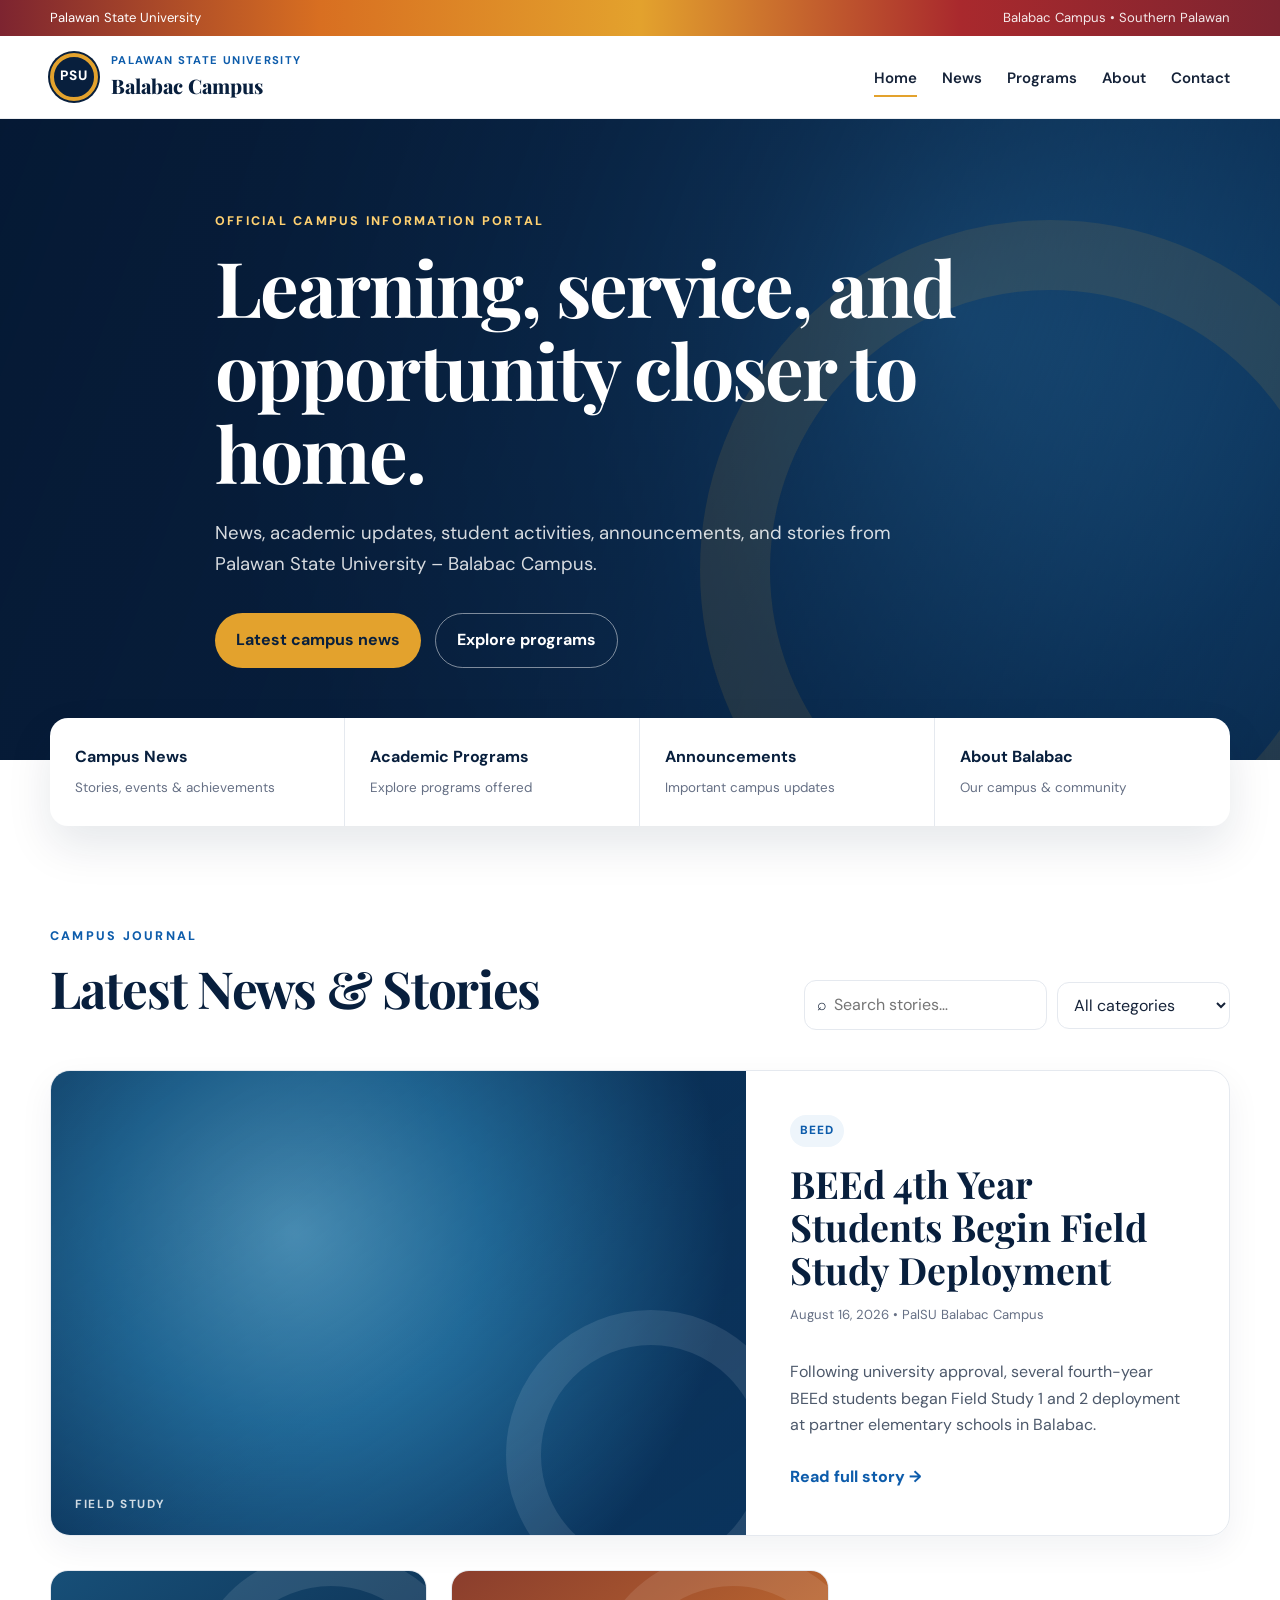
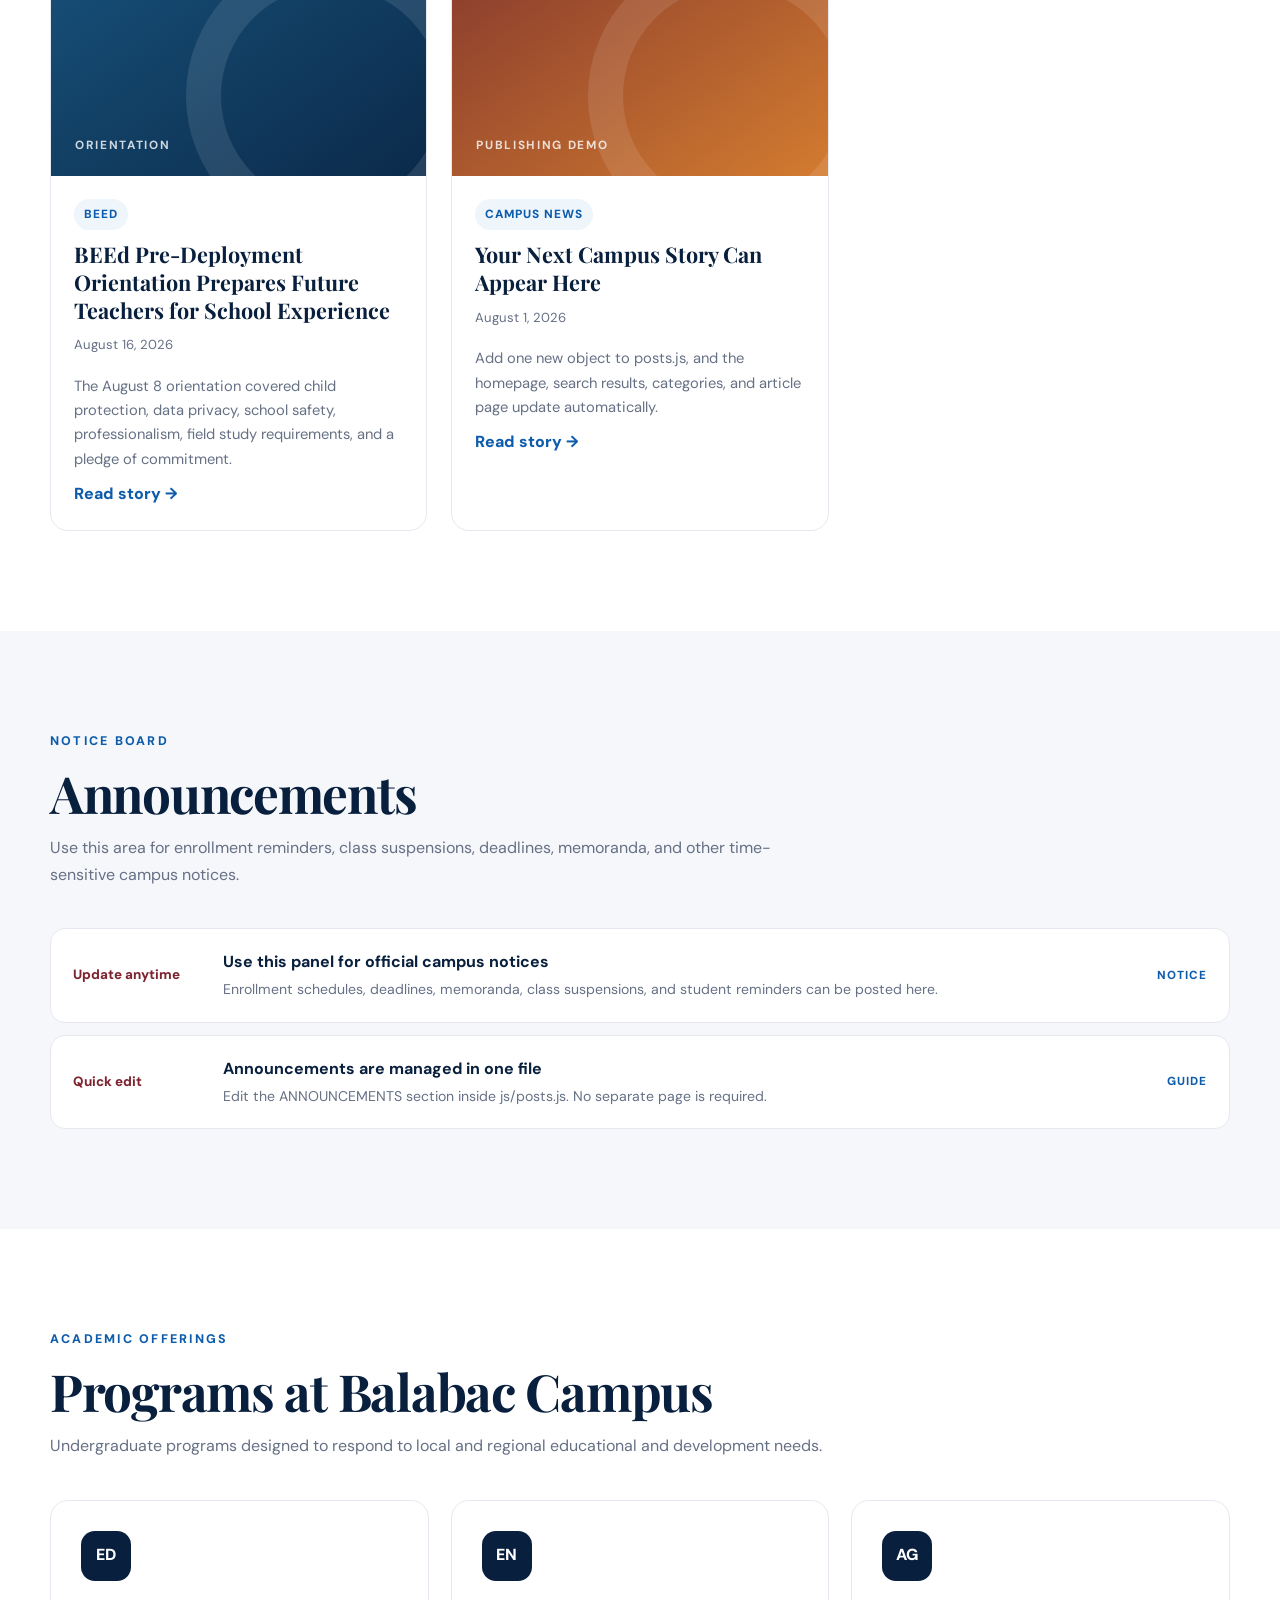
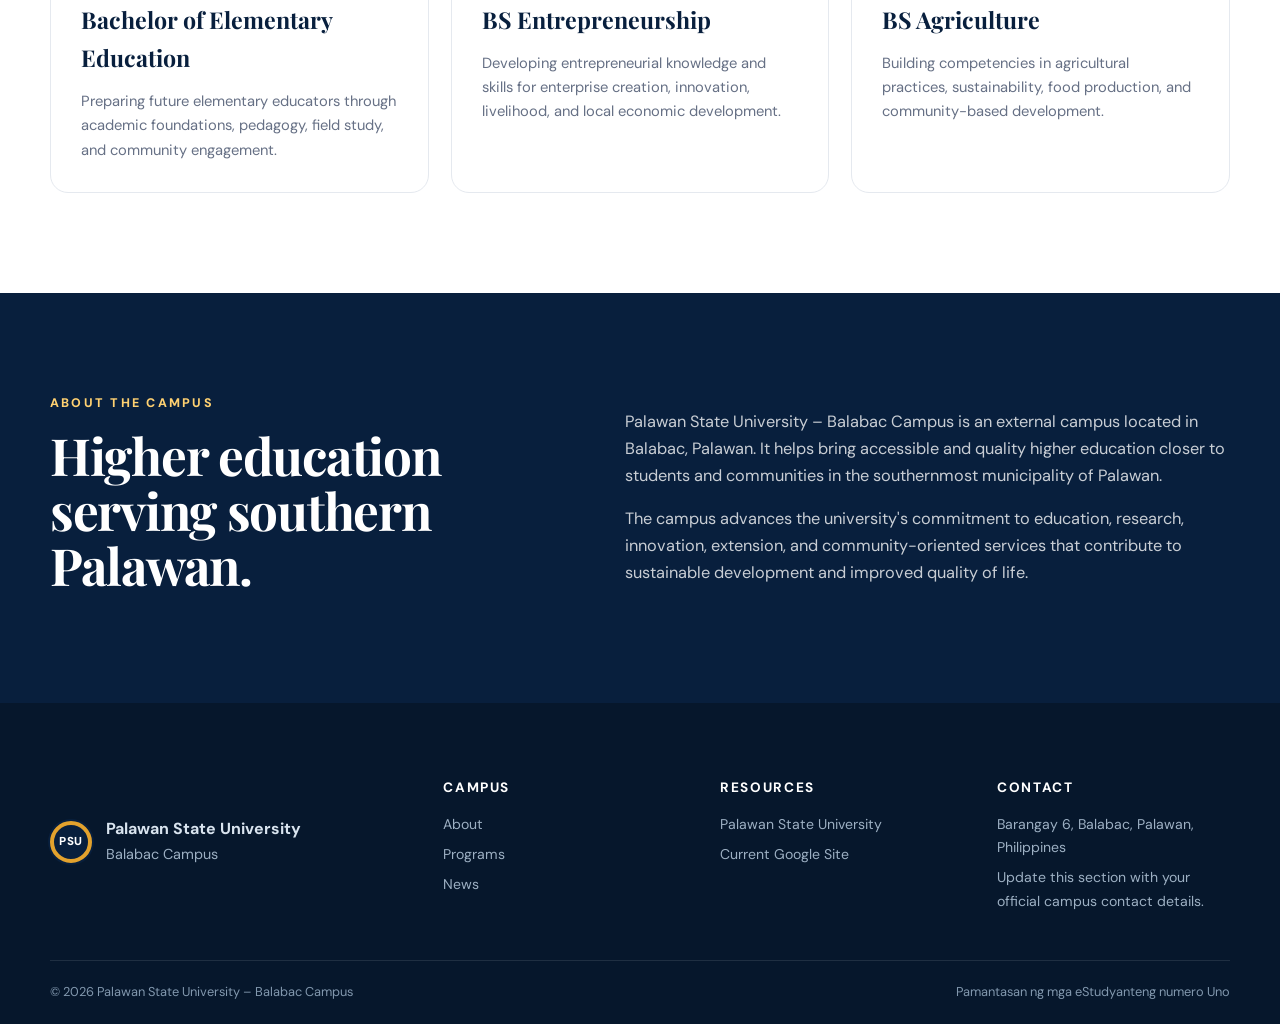
==== index.html @ 981f3c75 "Add files via upload" ====
<!doctype html>
<html lang="en">
<head>
  <meta charset="utf-8">
  <meta name="viewport" content="width=device-width, initial-scale=1">
  <meta name="description" content="Palawan State University – Balabac Campus news, announcements, academic programs, and campus updates.">
  <title>PalSU Balabac Campus</title>
  <link rel="preconnect" href="https://fonts.googleapis.com">
  <link rel="preconnect" href="https://fonts.gstatic.com" crossorigin>
  <link href="https://fonts.googleapis.com/css2?family=DM+Sans:wght@400;500;600;700&family=Playfair+Display:wght@700;800&display=swap" rel="stylesheet">
  <link rel="stylesheet" href="css/style.css">
</head>
<body>
  <div class="top-strip">
    <div class="container top-strip-inner">
      <span>Palawan State University</span>
      <span class="top-strip-note">Balabac Campus • Southern Palawan</span>
    </div>
  </div>

  <header class="site-header">
    <div class="container header-inner">
      <a class="brand" href="index.html" aria-label="PalSU Balabac Campus home">
        <div class="brand-mark" aria-hidden="true">PSU</div>
        <div>
          <div class="brand-kicker">Palawan State University</div>
          <div class="brand-name">Balabac Campus</div>
        </div>
      </a>
      <button class="nav-toggle" aria-label="Open menu" aria-expanded="false">☰</button>
      <nav class="main-nav" aria-label="Main navigation">
        <a class="active" href="index.html">Home</a>
        <a href="#news">News</a>
        <a href="#programs">Programs</a>
        <a href="#about">About</a>
        <a href="#contact">Contact</a>
      </nav>
    </div>
  </header>

  <main>
    <section class="hero">
      <div class="hero-overlay"></div>
      <div class="container hero-content">
        <p class="eyebrow">Official Campus Information Portal</p>
        <h1>Learning, service, and opportunity closer to home.</h1>
        <p class="hero-copy">
          News, academic updates, student activities, announcements, and stories
          from Palawan State University – Balabac Campus.
        </p>
        <div class="hero-actions">
          <a href="#news" class="button button-primary">Latest campus news</a>
          <a href="#programs" class="button button-ghost">Explore programs</a>
        </div>
      </div>
    </section>

    <section class="quick-links">
      <div class="container quick-links-grid">
        <a href="#news" class="quick-link"><strong>Campus News</strong><span>Stories, events & achievements</span></a>
        <a href="#programs" class="quick-link"><strong>Academic Programs</strong><span>Explore programs offered</span></a>
        <a href="#announcements" class="quick-link"><strong>Announcements</strong><span>Important campus updates</span></a>
        <a href="#about" class="quick-link"><strong>About Balabac</strong><span>Our campus & community</span></a>
      </div>
    </section>

    <section class="section" id="news">
      <div class="container">
        <div class="section-heading split-heading">
          <div>
            <p class="eyebrow dark">Campus Journal</p>
            <h2>Latest News & Stories</h2>
          </div>
          <div class="filters">
            <label class="search-box">
              <span aria-hidden="true">⌕</span>
              <input id="searchInput" type="search" placeholder="Search stories…" autocomplete="off">
            </label>
            <select id="categoryFilter" aria-label="Filter by category">
              <option value="all">All categories</option>
            </select>
          </div>
        </div>

        <div id="featuredStory" class="featured-story"></div>
        <div id="postsGrid" class="posts-grid" aria-live="polite"></div>
        <div id="emptyState" class="empty-state" hidden>No stories match your search.</div>
      </div>
    </section>

    <section class="section section-soft" id="announcements">
      <div class="container">
        <div class="section-heading">
          <p class="eyebrow dark">Notice Board</p>
          <h2>Announcements</h2>
          <p>Use this area for enrollment reminders, class suspensions, deadlines, memoranda, and other time-sensitive campus notices.</p>
        </div>
        <div class="announcement-list" id="announcementList"></div>
      </div>
    </section>

    <section class="section" id="programs">
      <div class="container">
        <div class="section-heading">
          <p class="eyebrow dark">Academic Offerings</p>
          <h2>Programs at Balabac Campus</h2>
          <p>Undergraduate programs designed to respond to local and regional educational and development needs.</p>
        </div>
        <div class="program-grid">
          <article class="program-card">
            <div class="program-icon">ED</div>
            <h3>Bachelor of Elementary Education</h3>
            <p>Preparing future elementary educators through academic foundations, pedagogy, field study, and community engagement.</p>
          </article>
          <article class="program-card">
            <div class="program-icon">EN</div>
            <h3>BS Entrepreneurship</h3>
            <p>Developing entrepreneurial knowledge and skills for enterprise creation, innovation, livelihood, and local economic development.</p>
          </article>
          <article class="program-card">
            <div class="program-icon">AG</div>
            <h3>BS Agriculture</h3>
            <p>Building competencies in agricultural practices, sustainability, food production, and community-based development.</p>
          </article>
        </div>
      </div>
    </section>

    <section class="section campus-intro" id="about">
      <div class="container campus-intro-grid">
        <div>
          <p class="eyebrow dark">About the Campus</p>
          <h2>Higher education serving southern Palawan.</h2>
        </div>
        <div class="campus-copy">
          <p>
            Palawan State University – Balabac Campus is an external campus located in
            Balabac, Palawan. It helps bring accessible and quality higher education
            closer to students and communities in the southernmost municipality of Palawan.
          </p>
          <p>
            The campus advances the university's commitment to education, research,
            innovation, extension, and community-oriented services that contribute to
            sustainable development and improved quality of life.
          </p>
        </div>
      </div>
    </section>
  </main>

  <footer id="contact">
    <div class="container footer-grid">
      <div class="footer-brand">
        <div class="brand-mark small">PSU</div>
        <div>
          <strong>Palawan State University</strong>
          <span>Balabac Campus</span>
        </div>
      </div>
      <div>
        <h3>Campus</h3>
        <a href="#about">About</a>
        <a href="#programs">Programs</a>
        <a href="#news">News</a>
      </div>
      <div>
        <h3>Resources</h3>
        <a href="https://psu.palawan.edu.ph/" target="_blank" rel="noopener">Palawan State University</a>
        <a href="https://sites.google.com/psu.palawan.edu.ph/palsu-balabaccampus/home" target="_blank" rel="noopener">Current Google Site</a>
      </div>
      <div>
        <h3>Contact</h3>
        <p>Barangay 6, Balabac, Palawan, Philippines</p>
        <p>Update this section with your official campus contact details.</p>
      </div>
    </div>
    <div class="container footer-bottom">
      <span>© <span id="year"></span> Palawan State University – Balabac Campus</span>
      <span>Pamantasan ng mga eStudyanteng numero Uno</span>
    </div>
  </footer>

  <script src="js/posts.js"></script>
  <script src="js/main.js"></script>
</body>
</html>
---- css/style.css ----
:root{
  --navy:#081f3d;
  --navy-2:#0c2e57;
  --blue:#0d5cab;
  --gold:#e3a22d;
  --orange:#d86f21;
  --maroon:#7d2430;
  --red:#a9292d;
  --ink:#152238;
  --muted:#667085;
  --line:#e5e9ef;
  --soft:#f5f7fa;
  --white:#ffffff;
  --shadow:0 20px 45px rgba(8,31,61,.10);
  --radius:20px;
}

*{box-sizing:border-box}
html{scroll-behavior:smooth}
body{
  margin:0;
  color:var(--ink);
  font-family:"DM Sans",system-ui,-apple-system,BlinkMacSystemFont,"Segoe UI",sans-serif;
  background:#fff;
  line-height:1.65;
}
img{max-width:100%;display:block}
a{color:inherit;text-decoration:none}
button,input,select{font:inherit}
.container{width:min(1180px,calc(100% - 40px));margin-inline:auto}

.top-strip{
  color:#fff;
  background:linear-gradient(90deg,var(--maroon),var(--orange),var(--gold),var(--red),var(--maroon));
  font-size:.82rem;
}
.top-strip-inner{display:flex;justify-content:space-between;gap:20px;padding:7px 0}
.top-strip-note{opacity:.9}

.site-header{
  position:sticky;
  top:0;
  z-index:50;
  background:rgba(255,255,255,.96);
  backdrop-filter:blur(16px);
  border-bottom:1px solid rgba(8,31,61,.08);
}
.header-inner{min-height:82px;display:flex;align-items:center;justify-content:space-between;gap:28px}
.brand{display:flex;align-items:center;gap:13px}
.brand-mark{
  width:48px;height:48px;border-radius:50%;
  display:grid;place-items:center;
  color:#fff;font-weight:800;font-size:.85rem;letter-spacing:.08em;
  background:var(--navy);
  border:4px solid var(--gold);
  box-shadow:0 0 0 2px var(--navy);
}
.brand-mark.small{width:42px;height:42px;font-size:.72rem}
.brand-kicker{text-transform:uppercase;letter-spacing:.12em;font-size:.70rem;font-weight:700;color:var(--blue)}
.brand-name{font-family:"Playfair Display",serif;font-size:1.25rem;font-weight:800;color:var(--navy)}
.main-nav{display:flex;align-items:center;gap:25px;font-size:.94rem;font-weight:600}
.main-nav a{position:relative;padding:28px 0 24px}
.main-nav a:after{
  content:"";position:absolute;left:0;right:100%;bottom:18px;height:2px;background:var(--gold);transition:.2s;
}
.main-nav a:hover:after,.main-nav a.active:after{right:0}
.nav-toggle{display:none;border:0;background:transparent;font-size:1.6rem;color:var(--navy);cursor:pointer}
.back-link{font-weight:700;color:var(--blue)}

.hero{
  min-height:620px;
  position:relative;
  display:flex;
  align-items:center;
  color:#fff;
  background:
    linear-gradient(110deg,rgba(5,25,52,.96) 0%,rgba(8,31,61,.78) 52%,rgba(8,31,61,.34) 100%),
    radial-gradient(circle at 75% 30%,#2c81bd 0,#0f416e 38%,#081f3d 72%);
  overflow:hidden;
}
.hero:after{
  content:"";
  position:absolute;right:-120px;bottom:-160px;
  width:560px;height:560px;border-radius:50%;
  border:70px solid rgba(227,162,45,.11);
}
.hero-content{position:relative;z-index:2;max-width:850px;padding:92px 0}
.eyebrow{
  margin:0 0 14px;
  font-size:.78rem;
  font-weight:800;
  letter-spacing:.18em;
  text-transform:uppercase;
  color:#ffd171;
}
.eyebrow.dark{color:var(--blue)}
.hero h1,.section h2,.article-header h1{
  font-family:"Playfair Display",serif;
  line-height:1.08;
  letter-spacing:-.025em;
}
.hero h1{font-size:clamp(3rem,6vw,5.5rem);max-width:900px;margin:0 0 24px}
.hero-copy{max-width:720px;font-size:1.16rem;color:rgba(255,255,255,.84);margin:0 0 34px}
.hero-actions{display:flex;gap:14px;flex-wrap:wrap}
.button{display:inline-flex;align-items:center;justify-content:center;padding:13px 21px;border-radius:999px;font-weight:700}
.button-primary{background:var(--gold);color:var(--navy)}
.button-primary:hover{background:#f0b747}
.button-ghost{border:1px solid rgba(255,255,255,.48);color:#fff}
.button-ghost:hover{background:rgba(255,255,255,.08)}

.quick-links{margin-top:-42px;position:relative;z-index:4}
.quick-links-grid{display:grid;grid-template-columns:repeat(4,1fr);background:#fff;border-radius:18px;box-shadow:var(--shadow);overflow:hidden}
.quick-link{padding:26px 25px;border-right:1px solid var(--line);transition:.2s}
.quick-link:last-child{border-right:0}
.quick-link:hover{background:var(--soft);transform:translateY(-2px)}
.quick-link strong{display:block;color:var(--navy);font-size:1rem;margin-bottom:4px}
.quick-link span{font-size:.84rem;color:var(--muted)}

.section{padding:100px 0}
.section-soft{background:var(--soft)}
.section-heading{max-width:780px;margin-bottom:40px}
.section-heading h2{font-size:clamp(2.2rem,4vw,3.6rem);color:var(--navy);margin:0 0 14px}
.section-heading p{color:var(--muted);margin-top:0}
.split-heading{max-width:none;display:flex;justify-content:space-between;align-items:flex-end;gap:30px}
.filters{display:flex;gap:10px;align-items:center;flex-wrap:wrap}
.search-box{display:flex;align-items:center;gap:7px;border:1px solid var(--line);border-radius:12px;padding:0 12px;background:#fff}
.search-box input{border:0;outline:0;padding:11px 0;width:200px}
select{border:1px solid var(--line);background:#fff;border-radius:12px;padding:11px 34px 11px 12px;color:var(--ink)}

.featured-story{
  display:grid;
  grid-template-columns:1.18fr .82fr;
  min-height:430px;
  border:1px solid var(--line);
  border-radius:var(--radius);
  overflow:hidden;
  margin-bottom:34px;
  box-shadow:0 12px 34px rgba(8,31,61,.06);
}
.featured-visual{
  position:relative;
  background:
    linear-gradient(145deg,rgba(8,31,61,.28),rgba(13,92,171,.05)),
    radial-gradient(circle at 35% 35%,#57a4cb 0,#2574a4 35%,#0a3158 80%);
  min-height:360px;
  overflow:hidden;
}
.featured-visual:before,
.story-thumb:before{
  content:"";
  position:absolute;
  width:220px;height:220px;border-radius:50%;
  border:35px solid rgba(255,255,255,.10);
  right:-50px;bottom:-65px;
}
.featured-visual .visual-label,
.story-thumb .visual-label{
  position:absolute;left:24px;bottom:20px;
  color:rgba(255,255,255,.8);
  font-size:.74rem;font-weight:700;letter-spacing:.14em;text-transform:uppercase;
}
.featured-body{padding:44px;display:flex;flex-direction:column;justify-content:center}
.badge{display:inline-flex;align-self:flex-start;background:#eef5fb;color:var(--blue);padding:6px 10px;border-radius:999px;font-size:.74rem;font-weight:800;text-transform:uppercase;letter-spacing:.08em}
.featured-body h3{font-family:"Playfair Display",serif;color:var(--navy);font-size:2.35rem;line-height:1.15;margin:15px 0 12px}
.meta{font-size:.82rem;color:var(--muted);margin-bottom:18px}
.featured-body p{color:#4d596b}
.read-more{display:inline-flex;align-items:center;gap:6px;color:var(--blue);font-weight:800;margin-top:10px}
.read-more:hover{gap:10px}

.posts-grid{display:grid;grid-template-columns:repeat(3,1fr);gap:24px}
.story-card{border:1px solid var(--line);border-radius:18px;overflow:hidden;background:#fff;transition:.22s}
.story-card:hover{transform:translateY(-5px);box-shadow:0 18px 38px rgba(8,31,61,.09)}
.story-thumb{height:205px;position:relative;background:linear-gradient(145deg,#174f78,#0b2a4a);overflow:hidden}
.story-card:nth-child(3n+2) .story-thumb{background:linear-gradient(145deg,#8a3d2d,#d37b30)}
.story-card:nth-child(3n+3) .story-thumb{background:linear-gradient(145deg,#1d6d63,#0d3f50)}
.story-body{padding:23px}
.story-body h3{font-family:"Playfair Display",serif;color:var(--navy);font-size:1.35rem;line-height:1.28;margin:11px 0 10px}
.story-body p{font-size:.92rem;color:var(--muted);margin-bottom:0}
.empty-state{text-align:center;padding:40px;color:var(--muted)}

.announcement-list{display:grid;gap:12px}
.announcement{
  background:#fff;border:1px solid var(--line);border-radius:15px;padding:20px 22px;
  display:grid;grid-template-columns:130px 1fr auto;gap:20px;align-items:center;
}
.announcement-date{font-weight:800;color:var(--maroon);font-size:.84rem}
.announcement h3{font-size:1rem;margin:0 0 3px;color:var(--navy)}
.announcement p{font-size:.88rem;color:var(--muted);margin:0}
.announcement-tag{font-size:.73rem;text-transform:uppercase;letter-spacing:.08em;font-weight:800;color:var(--blue)}

.program-grid{display:grid;grid-template-columns:repeat(3,1fr);gap:22px}
.program-card{border:1px solid var(--line);border-radius:18px;padding:30px;background:#fff}
.program-icon{width:50px;height:50px;border-radius:14px;display:grid;place-items:center;background:var(--navy);color:#fff;font-weight:800;margin-bottom:20px}
.program-card h3{font-family:"Playfair Display",serif;font-size:1.45rem;color:var(--navy);margin:0 0 12px}
.program-card p{color:var(--muted);font-size:.92rem;margin:0}

.campus-intro{background:var(--navy);color:#fff}
.campus-intro .eyebrow{color:#ffd171}
.campus-intro h2{color:#fff;font-size:clamp(2.3rem,4vw,3.8rem);margin:0}
.campus-intro-grid{display:grid;grid-template-columns:.9fr 1.1fr;gap:80px}
.campus-copy p{color:rgba(255,255,255,.78);font-size:1.02rem}

footer{background:#06172c;color:#d9e4ef;padding:60px 0 22px}
.footer-grid{display:grid;grid-template-columns:1.5fr repeat(3,1fr);gap:44px}
.footer-brand{display:flex;align-items:center;gap:14px}
.footer-brand strong,.footer-brand span{display:block}
.footer-brand span{color:#9db0c3;font-size:.9rem}
footer h3{font-size:.85rem;text-transform:uppercase;letter-spacing:.12em;color:#fff}
footer a,footer p{display:block;color:#9db0c3;font-size:.88rem;margin:7px 0}
footer a:hover{color:#fff}
.footer-bottom{border-top:1px solid rgba(255,255,255,.1);margin-top:40px;padding-top:20px;display:flex;justify-content:space-between;gap:20px;color:#8298ae;font-size:.8rem}

.article-hero{background:linear-gradient(120deg,#071d37,#0d4674);color:#fff;padding:86px 0 74px}
.article-header{max-width:900px}
.article-header .badge{background:rgba(255,255,255,.1);color:#ffd171}
.article-header h1{font-size:clamp(2.8rem,6vw,5rem);margin:20px 0 18px}
.article-header .article-deck{font-size:1.1rem;color:rgba(255,255,255,.78);max-width:760px}
.article-header .meta{color:rgba(255,255,255,.62)}
.article-layout{display:grid;grid-template-columns:minmax(0,760px) 280px;gap:70px;padding-top:70px;padding-bottom:100px}
.article-content{font-size:1.02rem}
.article-content h2{font-family:"Playfair Display",serif;color:var(--navy);font-size:2rem;margin-top:40px}
.article-content p{margin:0 0 22px}
.article-content blockquote{margin:34px 0;padding:18px 24px;border-left:4px solid var(--gold);background:var(--soft);font-family:"Playfair Display",serif;font-size:1.25rem}
.article-aside{position:relative}
.aside-box{position:sticky;top:110px;border:1px solid var(--line);border-radius:16px;padding:22px}
.aside-box h3{font-family:"Playfair Display",serif;color:var(--navy);margin:8px 0 14px}
.related-link{display:block;border-top:1px solid var(--line);padding:13px 0;font-size:.88rem;font-weight:700;color:var(--navy)}
.related-link small{display:block;color:var(--muted);font-weight:500;margin-top:3px}

@media (max-width:900px){
  .main-nav{display:none;position:absolute;left:20px;right:20px;top:78px;background:#fff;border:1px solid var(--line);border-radius:14px;box-shadow:var(--shadow);padding:10px;flex-direction:column;align-items:stretch;gap:0}
  .main-nav.open{display:flex}
  .main-nav a{padding:12px}
  .main-nav a:after{display:none}
  .nav-toggle{display:block}
  .quick-links-grid,.program-grid,.posts-grid{grid-template-columns:repeat(2,1fr)}
  .quick-link:nth-child(2){border-right:0}
  .quick-link{border-bottom:1px solid var(--line)}
  .featured-story{grid-template-columns:1fr}
  .campus-intro-grid,.article-layout{grid-template-columns:1fr;gap:35px}
  .article-aside{display:none}
  .footer-grid{grid-template-columns:repeat(2,1fr)}
}
@media (max-width:640px){
  .container{width:min(100% - 28px,1180px)}
  .top-strip-note{display:none}
  .brand-kicker{font-size:.61rem}
  .brand-name{font-size:1.05rem}
  .brand-mark{width:42px;height:42px}
  .hero{min-height:560px}
  .hero-content{padding:70px 0}
  .hero h1{font-size:3.1rem}
  .quick-links{margin-top:-28px}
  .quick-links-grid,.program-grid,.posts-grid,.footer-grid{grid-template-columns:1fr}
  .quick-link{border-right:0}
  .section{padding:72px 0}
  .split-heading{align-items:flex-start;flex-direction:column}
  .filters{width:100%}
  .search-box{flex:1}
  .search-box input{width:100%}
  select{width:100%}
  .featured-body{padding:28px}
  .featured-body h3{font-size:1.9rem}
  .announcement{grid-template-columns:1fr;gap:7px}
  .announcement-tag{justify-self:start}
  .campus-intro-grid{gap:20px}
  .footer-bottom{flex-direction:column}
  .article-hero{padding:60px 0}
  .article-layout{padding-top:45px}
}
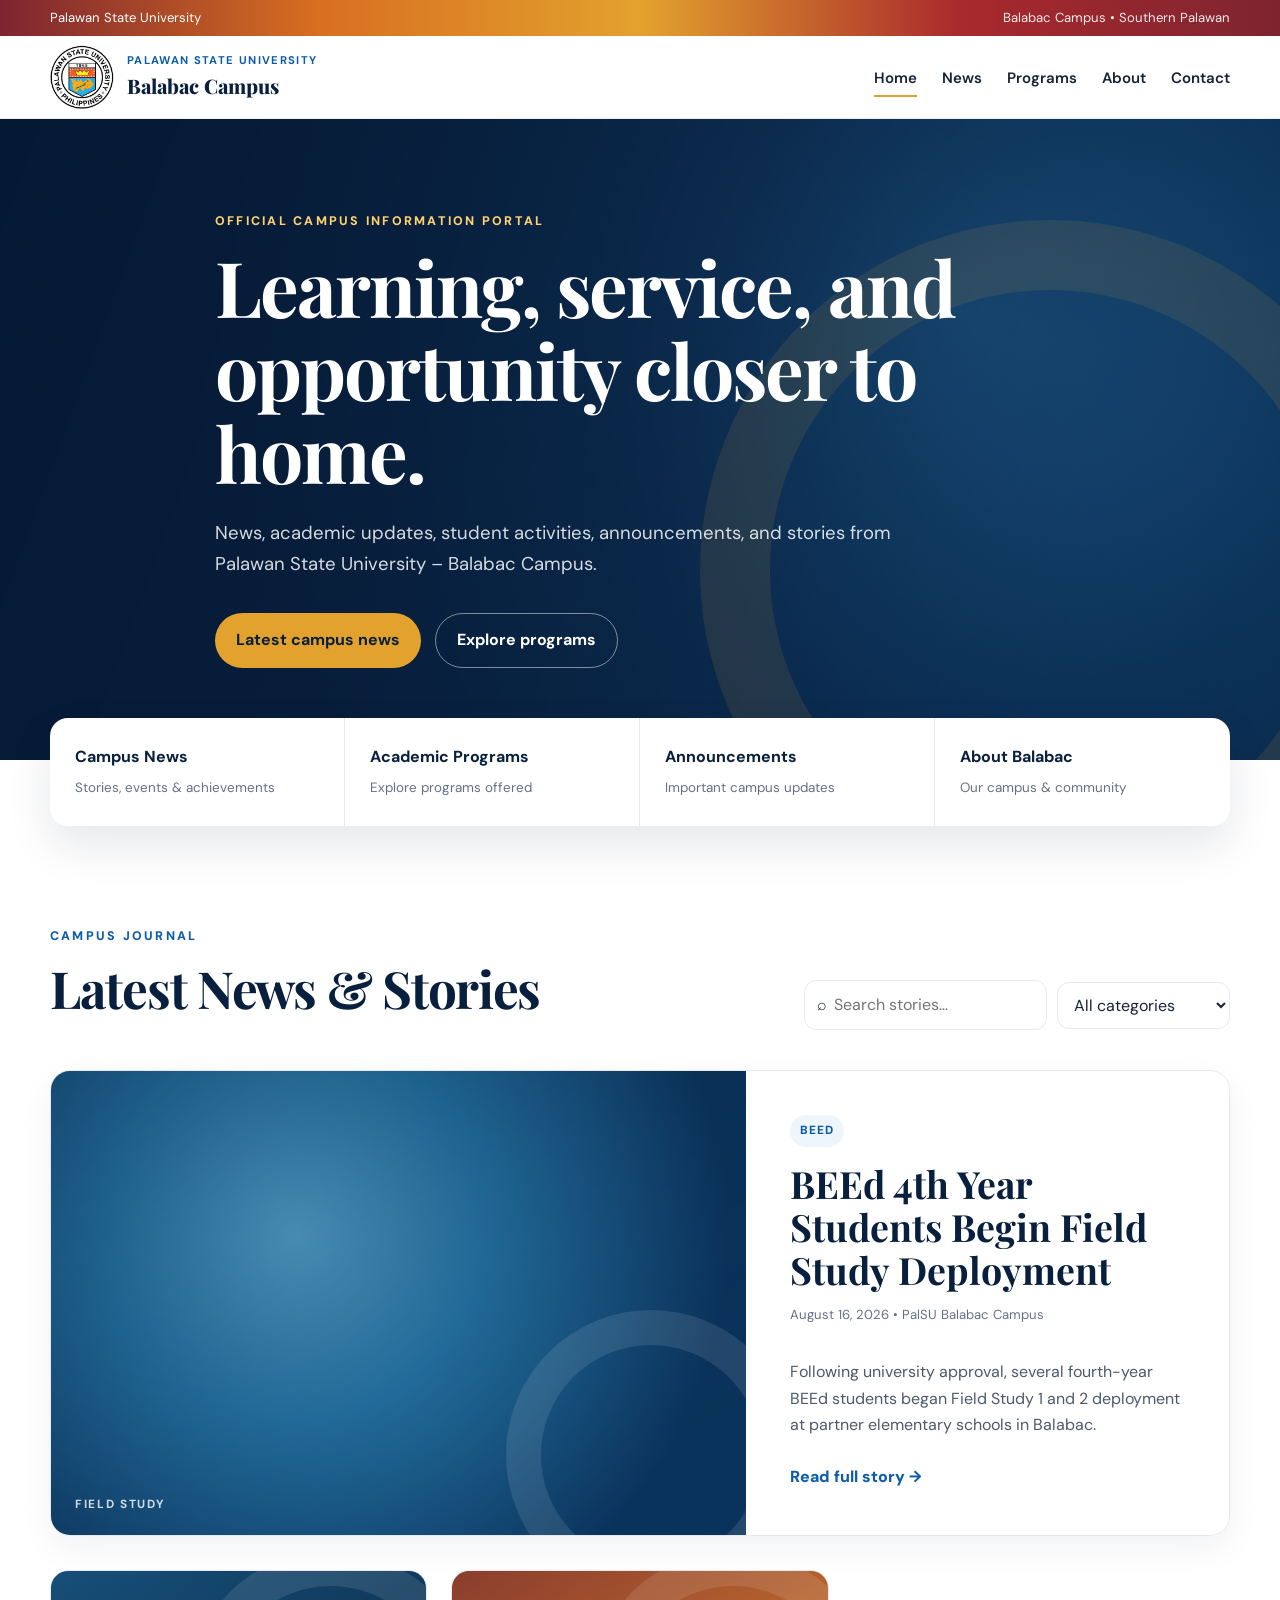
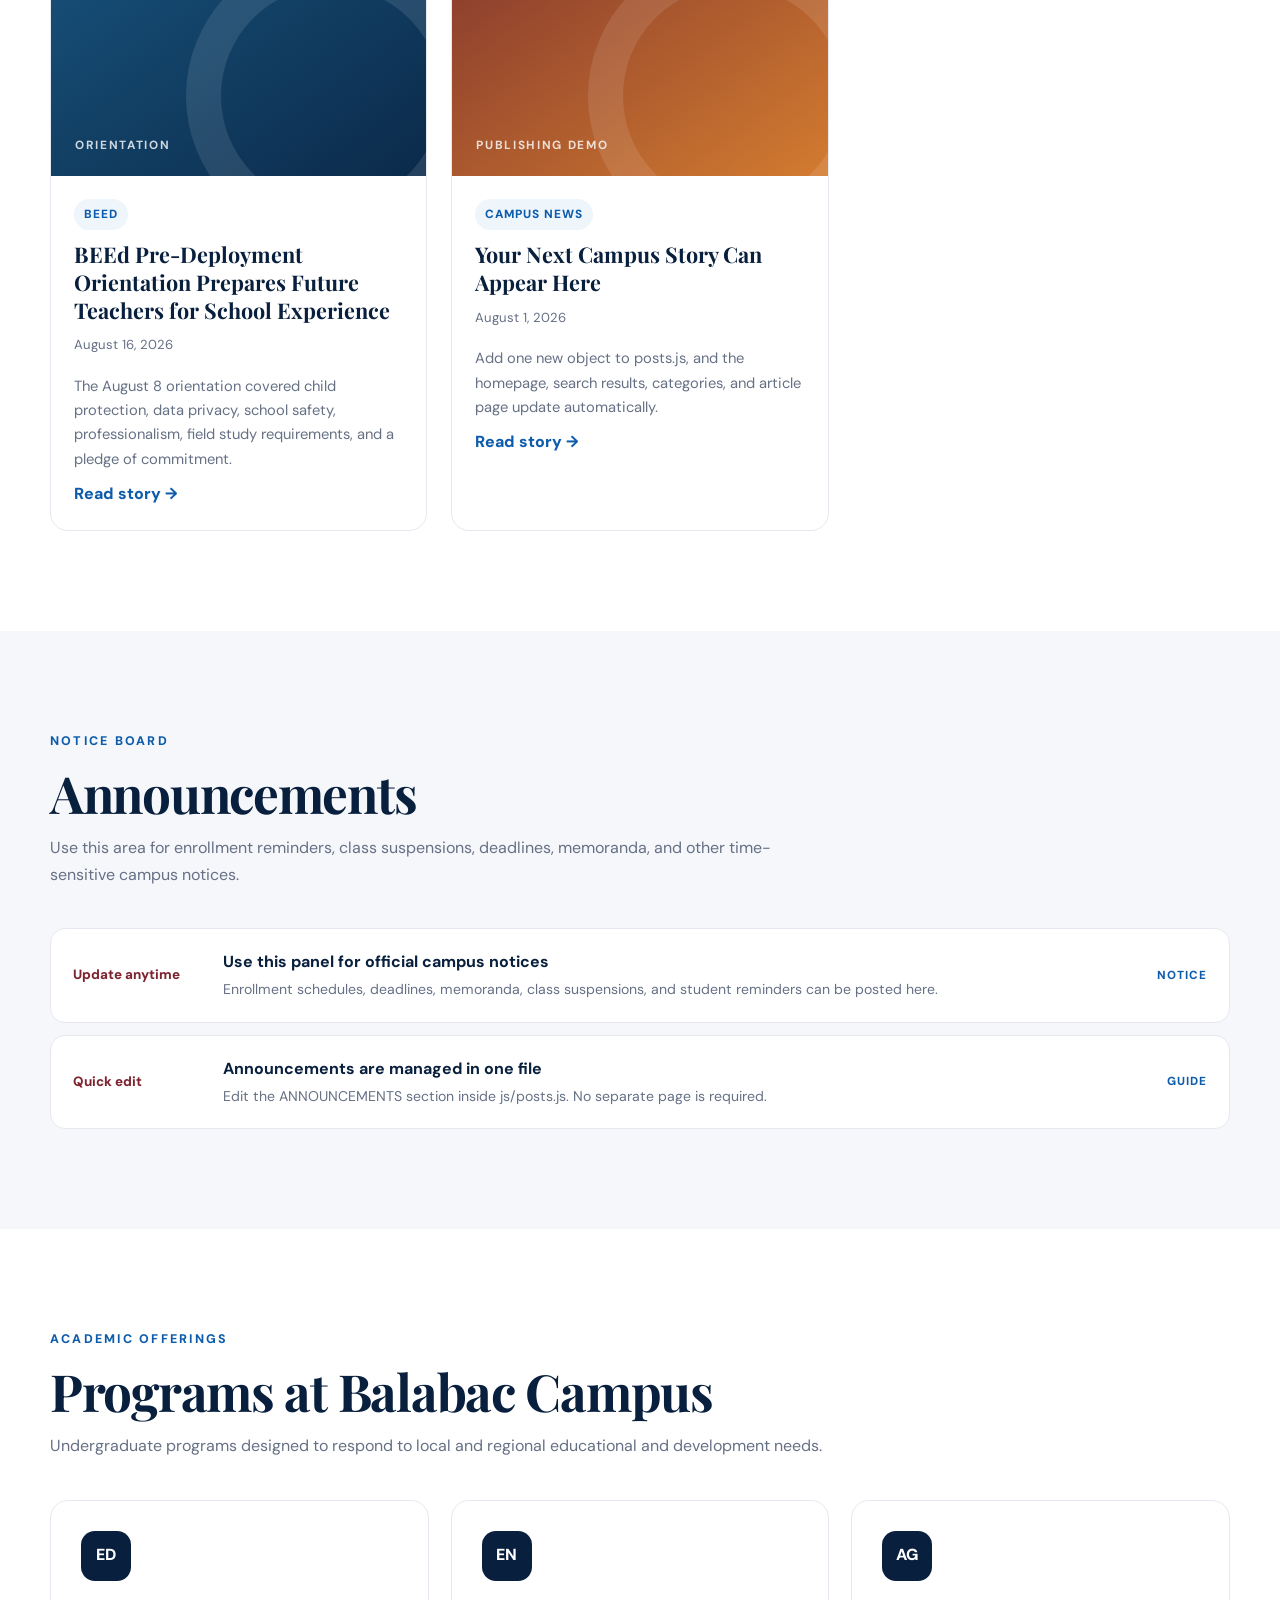
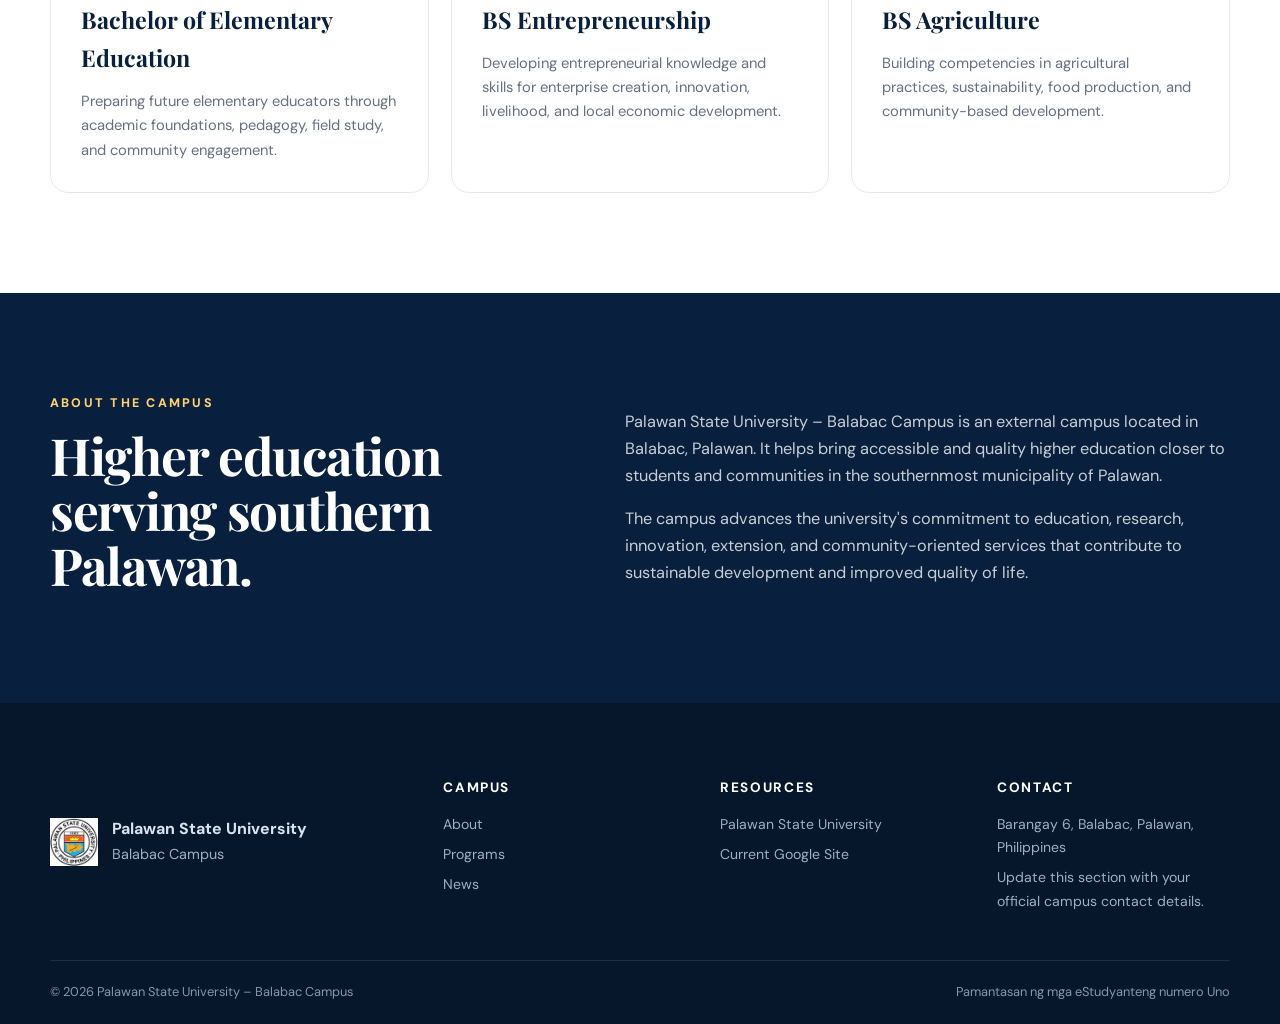
==== commit 2185ca4e: "Update index.html" ====
--- a/index.html
+++ b/index.html
@@ -21,7 +21,10 @@
   <header class="site-header">
     <div class="container header-inner">
       <a class="brand" href="index.html" aria-label="PalSU Balabac Campus home">
-        <div class="brand-mark" aria-hidden="true">PSU</div>
+        <img
+  src="images/palsu-logo.png"
+  alt="Palawan State University logo"
+  class="site-logo">
         <div>
           <div class="brand-kicker">Palawan State University</div>
           <div class="brand-name">Balabac Campus</div>
@@ -151,7 +154,10 @@
   <footer id="contact">
     <div class="container footer-grid">
       <div class="footer-brand">
-        <div class="brand-mark small">PSU</div>
+       <img
+  src="images/palsu-logo.png"
+  alt="Palawan State University logo"
+  class="site-logo footer-logo">
         <div>
           <strong>Palawan State University</strong>
           <span>Balabac Campus</span>
--- a/css/style.css
+++ b/css/style.css
@@ -269,3 +269,26 @@
   .article-hero{padding:60px 0}
   .article-layout{padding-top:45px}
 }
+.site-logo {
+  width: 64px;
+  height: 64px;
+  object-fit: contain;
+  flex-shrink: 0;
+}
+
+.footer-logo {
+  width: 48px;
+  height: 48px;
+}
+
+@media (max-width: 600px) {
+  .site-logo {
+    width: 52px;
+    height: 52px;
+  }
+
+  .footer-logo {
+    width: 42px;
+    height: 42px;
+  }
+}
